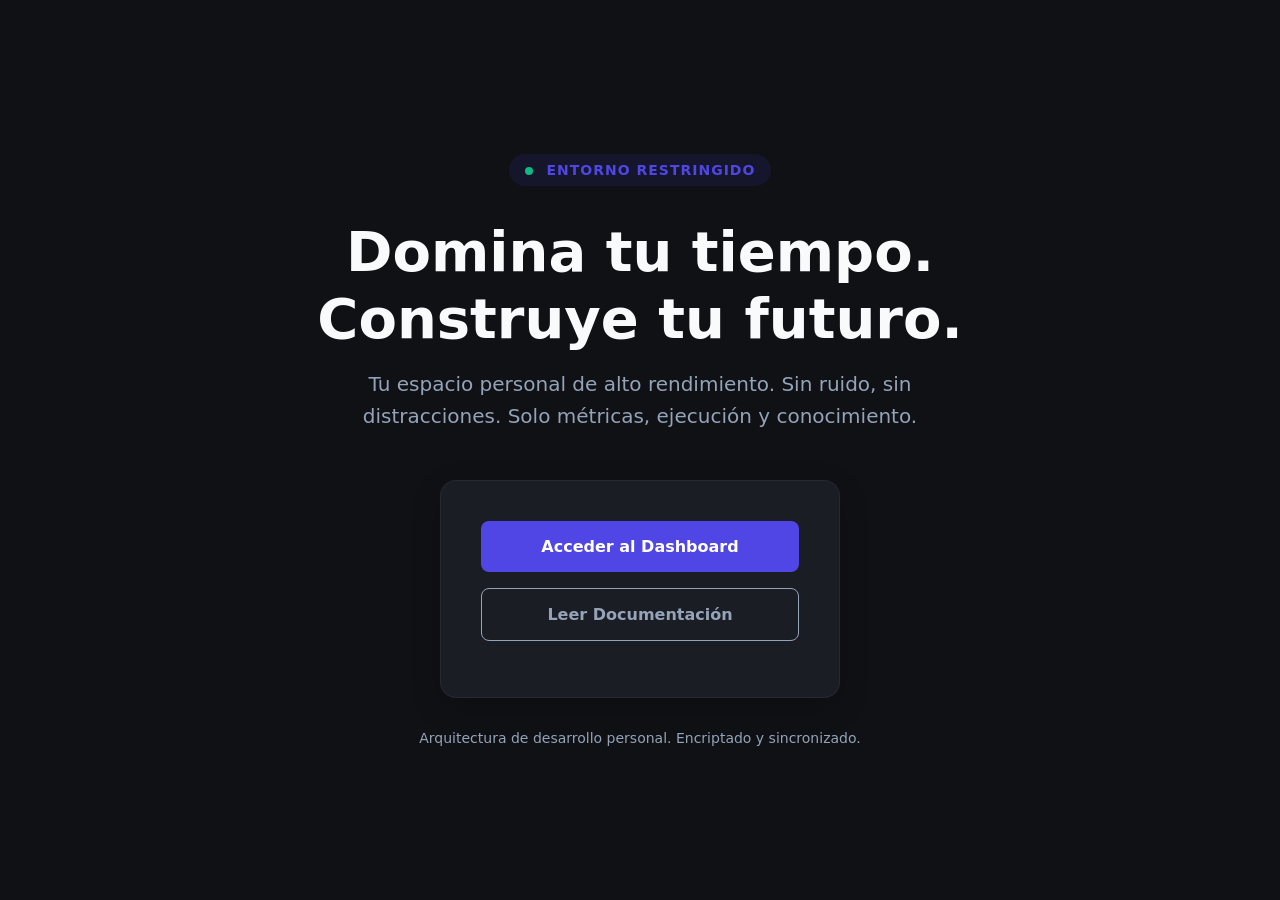
==== index.html @ e63b929d "First commit: Landing page" ====
<!DOCTYPE html>
<html lang="es">
<head>
    <meta charset="UTF-8">
    <meta name="viewport" content="width=device-width, initial-scale=1.0">
    <title>Nexus | Sistema de Alto Rendimiento</title>
    <style>
        :root {
            --bg-color: #0f1115;
            --surface-color: #1a1d24;
            --primary-color: #4f46e5;
            --primary-hover: #4338ca;
            --text-main: #f8fafc;
            --text-muted: #94a3b8;
            --accent: #10b981;
        }

        * {
            margin: 0;
            padding: 0;
            box-sizing: border-box;
            font-family: 'Segoe UI', system-ui, -apple-system, sans-serif;
        }

        body {
            background-color: var(--bg-color);
            color: var(--text-main);
            display: flex;
            flex-direction: column;
            align-items: center;
            justify-content: center;
            min-height: 100vh;
            padding: 2rem;
        }

        .container {
            max-width: 800px;
            width: 100%;
            text-align: center;
        }

        .brand-badge {
            display: inline-block;
            background: rgba(79, 70, 229, 0.1);
            color: var(--primary-color);
            padding: 0.5rem 1rem;
            border-radius: 20px;
            font-size: 0.875rem;
            font-weight: 600;
            letter-spacing: 1px;
            margin-bottom: 2rem;
            text-transform: uppercase;
        }

        h1 {
            font-size: 3.5rem;
            font-weight: 700;
            margin-bottom: 1rem;
            line-height: 1.2;
        }

        p.subtitle {
            font-size: 1.25rem;
            color: var(--text-muted);
            margin-bottom: 3rem;
            max-width: 600px;
            margin-left: auto;
            margin-right: auto;
            line-height: 1.6;
        }

        .action-card {
            background-color: var(--surface-color);
            padding: 2.5rem;
            border-radius: 16px;
            box-shadow: 0 10px 30px rgba(0,0,0,0.2);
            max-width: 400px;
            margin: 0 auto;
            border: 1px solid rgba(255,255,255,0.05);
        }

        .btn {
            display: block;
            width: 100%;
            padding: 1rem;
            background-color: var(--primary-color);
            color: white;
            border: none;
            border-radius: 8px;
            font-size: 1rem;
            font-weight: 600;
            cursor: pointer;
            transition: background-color 0.2s ease;
            text-decoration: none;
            margin-bottom: 1rem;
        }

        .btn:hover {
            background-color: var(--primary-hover);
        }

        .btn-outline {
            background-color: transparent;
            border: 1px solid var(--text-muted);
            color: var(--text-muted);
        }

        .btn-outline:hover {
            border-color: var(--text-main);
            color: var(--text-main);
            background-color: transparent;
        }

        .status-dot {
            display: inline-block;
            width: 8px;
            height: 8px;
            background-color: var(--accent);
            border-radius: 50%;
            margin-right: 8px;
        }

        .footer-note {
            margin-top: 2rem;
            font-size: 0.875rem;
            color: var(--text-muted);
        }
    </style>
</head>
<body>

    <div class="container">
        <div class="brand-badge">
            <span class="status-dot"></span> Entorno Restringido
        </div>
        
        <h1>Domina tu tiempo.<br>Construye tu futuro.</h1>
        <p class="subtitle">Tu espacio personal de alto rendimiento. Sin ruido, sin distracciones. Solo métricas, ejecución y conocimiento.</p>

        <div class="action-card">
            <!-- Próximo paso: Aquí integraremos el Login de Supabase/Firebase -->
            <button class="btn" onclick="iniciarSesion()">Acceder al Dashboard</button>
            <button class="btn btn-outline" onclick="verDocumentacion()">Leer Documentación</button>
        </div>

        <div class="footer-note">
            Arquitectura de desarrollo personal. Encriptado y sincronizado.
        </div>
    </div>

    <script>
        // Lógica inicial para preparar las siguientes fases
        function iniciarSesion() {
            alert("Fase 2: Aquí conectaremos la API de autenticación para validar tu acceso seguro.");
        }

        function verDocumentacion() {
            alert("Aquí podrás agregar tus notas técnicas, resúmenes y el 'Diario de Síntesis'.");
        }
    </script>
</body>
</html>
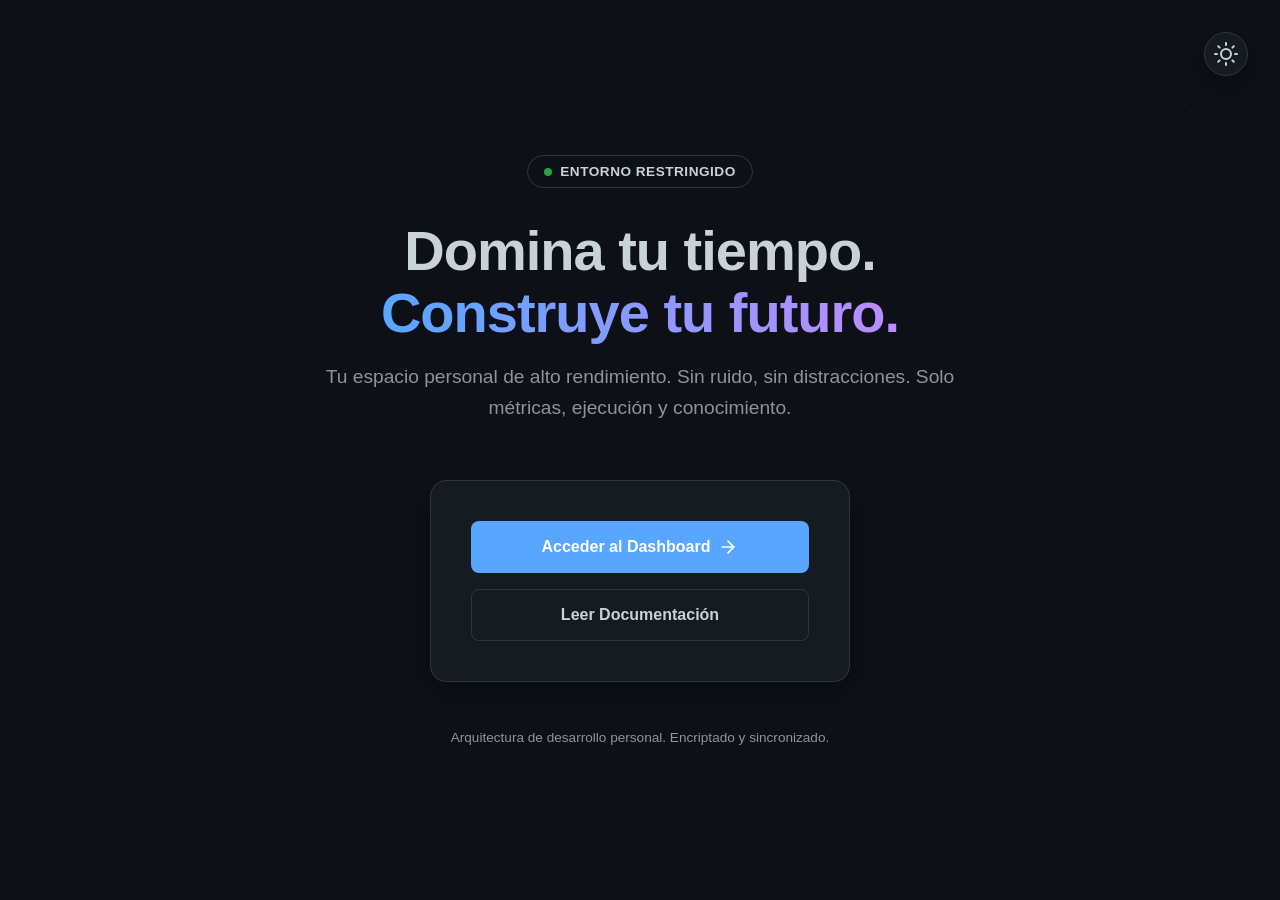
==== commit 71bf20ca: "Third Commit - Login" ====
--- a/index.html
+++ b/index.html
@@ -4,143 +4,32 @@
     <meta charset="UTF-8">
     <meta name="viewport" content="width=device-width, initial-scale=1.0">
     <title>Nexus | Sistema de Alto Rendimiento</title>
-    <style>
-        :root {
-            --bg-color: #0f1115;
-            --surface-color: #1a1d24;
-            --primary-color: #4f46e5;
-            --primary-hover: #4338ca;
-            --text-main: #f8fafc;
-            --text-muted: #94a3b8;
-            --accent: #10b981;
-        }
-
-        * {
-            margin: 0;
-            padding: 0;
-            box-sizing: border-box;
-            font-family: 'Segoe UI', system-ui, -apple-system, sans-serif;
-        }
-
-        body {
-            background-color: var(--bg-color);
-            color: var(--text-main);
-            display: flex;
-            flex-direction: column;
-            align-items: center;
-            justify-content: center;
-            min-height: 100vh;
-            padding: 2rem;
-        }
-
-        .container {
-            max-width: 800px;
-            width: 100%;
-            text-align: center;
-        }
-
-        .brand-badge {
-            display: inline-block;
-            background: rgba(79, 70, 229, 0.1);
-            color: var(--primary-color);
-            padding: 0.5rem 1rem;
-            border-radius: 20px;
-            font-size: 0.875rem;
-            font-weight: 600;
-            letter-spacing: 1px;
-            margin-bottom: 2rem;
-            text-transform: uppercase;
-        }
-
-        h1 {
-            font-size: 3.5rem;
-            font-weight: 700;
-            margin-bottom: 1rem;
-            line-height: 1.2;
-        }
-
-        p.subtitle {
-            font-size: 1.25rem;
-            color: var(--text-muted);
-            margin-bottom: 3rem;
-            max-width: 600px;
-            margin-left: auto;
-            margin-right: auto;
-            line-height: 1.6;
-        }
-
-        .action-card {
-            background-color: var(--surface-color);
-            padding: 2.5rem;
-            border-radius: 16px;
-            box-shadow: 0 10px 30px rgba(0,0,0,0.2);
-            max-width: 400px;
-            margin: 0 auto;
-            border: 1px solid rgba(255,255,255,0.05);
-        }
-
-        .btn {
-            display: block;
-            width: 100%;
-            padding: 1rem;
-            background-color: var(--primary-color);
-            color: white;
-            border: none;
-            border-radius: 8px;
-            font-size: 1rem;
-            font-weight: 600;
-            cursor: pointer;
-            transition: background-color 0.2s ease;
-            text-decoration: none;
-            margin-bottom: 1rem;
-        }
-
-        .btn:hover {
-            background-color: var(--primary-hover);
-        }
-
-        .btn-outline {
-            background-color: transparent;
-            border: 1px solid var(--text-muted);
-            color: var(--text-muted);
-        }
-
-        .btn-outline:hover {
-            border-color: var(--text-main);
-            color: var(--text-main);
-            background-color: transparent;
-        }
-
-        .status-dot {
-            display: inline-block;
-            width: 8px;
-            height: 8px;
-            background-color: var(--accent);
-            border-radius: 50%;
-            margin-right: 8px;
-        }
-
-        .footer-note {
-            margin-top: 2rem;
-            font-size: 0.875rem;
-            color: var(--text-muted);
-        }
-    </style>
+    <!-- Enlace al archivo CSS separado -->
+    <link rel="stylesheet" href="src/css/style.css">
 </head>
 <body>
+    <!-- Botón flotante para cambiar de tema -->
+    <button class="theme-toggle" id="themeToggle" aria-label="Cambiar tema">
+        <svg id="moonIcon" xmlns="http://www.w3.org/2000/svg" width="24" height="24" viewBox="0 0 24 24" fill="none" stroke="currentColor" stroke-width="2" stroke-linecap="round" stroke-linejoin="round" style="display: none;"><path d="M21 12.79A9 9 0 1 1 11.21 3 7 7 0 0 0 21 12.79z"></path></svg>
+        <svg id="sunIcon" xmlns="http://www.w3.org/2000/svg" width="24" height="24" viewBox="0 0 24 24" fill="none" stroke="currentColor" stroke-width="2" stroke-linecap="round" stroke-linejoin="round"><circle cx="12" cy="12" r="5"></circle><line x1="12" y1="1" x2="12" y2="3"></line><line x1="12" y1="21" x2="12" y2="23"></line><line x1="4.22" y1="4.22" x2="5.64" y2="5.64"></line><line x1="18.36" y1="18.36" x2="19.78" y2="19.78"></line><line x1="1" y1="12" x2="3" y2="12"></line><line x1="21" y1="12" x2="23" y2="12"></line><line x1="4.22" y1="19.78" x2="5.64" y2="18.36"></line><line x1="18.36" y1="5.64" x2="19.78" y2="4.22"></line></svg>
+    </button>
 
-    <div class="container">
+    <div class="container fade-in">
         <div class="brand-badge">
-            <span class="status-dot"></span> Entorno Restringido
+            <span class="status-dot pulse"></span> Entorno Restringido
         </div>
         
-        <h1>Domina tu tiempo.<br>Construye tu futuro.</h1>
+        <h1 class="hero-title">Domina tu tiempo.<br><span class="gradient-text">Construye tu futuro.</span></h1>
         <p class="subtitle">Tu espacio personal de alto rendimiento. Sin ruido, sin distracciones. Solo métricas, ejecución y conocimiento.</p>
 
         <div class="action-card">
-            <!-- Próximo paso: Aquí integraremos el Login de Supabase/Firebase -->
-            <button class="btn" onclick="iniciarSesion()">Acceder al Dashboard</button>
-            <button class="btn btn-outline" onclick="verDocumentacion()">Leer Documentación</button>
+            <button class="btn btn-primary" onclick="window.location.href='src/views/login.html'">
+                <span>Acceder al Dashboard</span>
+                <svg xmlns="http://www.w3.org/2000/svg" width="20" height="20" viewBox="0 0 24 24" fill="none" stroke="currentColor" stroke-width="2" stroke-linecap="round" stroke-linejoin="round"><line x1="5" y1="12" x2="19" y2="12"></line><polyline points="12 5 19 12 12 19"></polyline></svg>
+            </button>
+            <button class="btn btn-outline" onclick="verDocumentacion()">
+                Leer Documentación
+            </button>
         </div>
 
         <div class="footer-note">
@@ -148,11 +37,45 @@
         </div>
     </div>
 
+    <!-- Script movido a un archivo separado, pero por ahora lo dejamos aquí para la funcionalidad del tema -->
     <script>
-        // Lógica inicial para preparar las siguientes fases
-        function iniciarSesion() {
-            alert("Fase 2: Aquí conectaremos la API de autenticación para validar tu acceso seguro.");
+        // Lógica del Tema (Dark/Light)
+        const themeToggle = document.getElementById('themeToggle');
+        const sunIcon = document.getElementById('sunIcon');
+        const moonIcon = document.getElementById('moonIcon');
+        const body = document.body;
+
+        // Comprobar preferencia guardada o del sistema
+        const currentTheme = localStorage.getItem('theme');
+        const prefersDarkScheme = window.matchMedia("(prefers-color-scheme: dark)");
+
+        // Establecer el tema inicial
+        if (currentTheme == "light") {
+            body.classList.add("light-mode");
+            sunIcon.style.display = "none";
+            moonIcon.style.display = "block";
+        } else if (currentTheme == "dark" || prefersDarkScheme.matches) {
+            // Dark mode es por defecto si no hay nada guardado
+            sunIcon.style.display = "block";
+            moonIcon.style.display = "none";
         }
+
+        // Cambiar tema al hacer clic
+        themeToggle.addEventListener("click", function() {
+            body.classList.toggle("light-mode");
+            
+            let theme = "dark";
+            if (body.classList.contains("light-mode")) {
+                theme = "light";
+                sunIcon.style.display = "none";
+                moonIcon.style.display = "block";
+            } else {
+                sunIcon.style.display = "block";
+                moonIcon.style.display = "none";
+            }
+            
+            localStorage.setItem("theme", theme);
+        });
 
         function verDocumentacion() {
             alert("Aquí podrás agregar tus notas técnicas, resúmenes y el 'Diario de Síntesis'.");
--- a/src/css/style.css
+++ b/src/css/style.css
@@ -0,0 +1,228 @@
+/* --- VARIABLES DEL SISTEMA (Tema Oscuro por defecto) --- */
+:root {
+    --bg-color: #0d1117;          /* Fondo muy oscuro estilo GitHub */
+    --surface-color: #161b22;     /* Tarjetas ligeramente más claras */
+    --primary-color: #58a6ff;     /* Azul tecnológico */
+    --primary-hover: #3182ce;
+    --text-main: #c9d1d9;         /* Texto gris claro */
+    --text-muted: #8b949e;
+    --accent: #2ea043;            /* Verde de estado/éxito */
+    --border-color: #30363d;
+    --shadow: 0 10px 30px rgba(0,0,0,0.4);
+    --gradient-start: #58a6ff;
+    --gradient-end: #bc8cff;
+}
+
+/* --- TEMA CLARO --- */
+body.light-mode {
+    --bg-color: #f6f8fa;
+    --surface-color: #ffffff;
+    --primary-color: #0969da;
+    --primary-hover: #0550ae;
+    --text-main: #24292f;
+    --text-muted: #57606a;
+    --accent: #2da44e;
+    --border-color: #d0d7de;
+    --shadow: 0 10px 30px rgba(0,0,0,0.08);
+    --gradient-start: #0969da;
+    --gradient-end: #8250df;
+}
+
+/* --- RESET Y ESTILOS BASE --- */
+* {
+    margin: 0;
+    padding: 0;
+    box-sizing: border-box;
+    font-family: -apple-system, BlinkMacSystemFont, 'Segoe UI', Helvetica, Arial, sans-serif;
+    transition: background-color 0.3s ease, color 0.3s ease, border-color 0.3s ease;
+}
+
+body {
+    background-color: var(--bg-color);
+    color: var(--text-main);
+    display: flex;
+    flex-direction: column;
+    align-items: center;
+    justify-content: center;
+    min-height: 100vh;
+    padding: 2rem;
+    position: relative;
+    overflow-x: hidden;
+}
+
+/* Patrón de fondo sutil para dar textura tecnológica */
+body::before {
+    content: '';
+    position: absolute;
+    top: 0; left: 0; right: 0; bottom: 0;
+    background-image: radial-gradient(var(--border-color) 1px, transparent 1px);
+    background-size: 30px 30px;
+    opacity: 0.15;
+    z-index: -1;
+    pointer-events: none;
+}
+
+/* --- COMPONENTES --- */
+.container {
+    max-width: 800px;
+    width: 100%;
+    text-align: center;
+    z-index: 1;
+}
+
+/* Insignia superior */
+.brand-badge {
+    display: inline-flex;
+    align-items: center;
+    background: transparent;
+    color: var(--text-main);
+    padding: 0.5rem 1rem;
+    border: 1px solid var(--border-color);
+    border-radius: 20px;
+    font-size: 0.85rem;
+    font-weight: 600;
+    letter-spacing: 0.5px;
+    margin-bottom: 2rem;
+    text-transform: uppercase;
+}
+
+.status-dot {
+    display: inline-block;
+    width: 8px;
+    height: 8px;
+    background-color: var(--accent);
+    border-radius: 50%;
+    margin-right: 8px;
+}
+
+/* Animación sutil de "En línea" */
+.pulse {
+    box-shadow: 0 0 0 0 rgba(46, 160, 67, 0.7);
+    animation: pulse 2s infinite;
+}
+
+@keyframes pulse {
+    0% { transform: scale(0.95); box-shadow: 0 0 0 0 rgba(46, 160, 67, 0.7); }
+    70% { transform: scale(1); box-shadow: 0 0 0 6px rgba(46, 160, 67, 0); }
+    100% { transform: scale(0.95); box-shadow: 0 0 0 0 rgba(46, 160, 67, 0); }
+}
+
+/* Tipografía */
+.hero-title {
+    font-size: 3.5rem;
+    font-weight: 800;
+    margin-bottom: 1.2rem;
+    line-height: 1.1;
+    letter-spacing: -1px;
+}
+
+.gradient-text {
+    background: linear-gradient(90deg, var(--gradient-start), var(--gradient-end));
+    -webkit-background-clip: text;
+    -webkit-text-fill-color: transparent;
+    background-clip: text;
+}
+
+p.subtitle {
+    font-size: 1.2rem;
+    color: var(--text-muted);
+    margin-bottom: 3.5rem;
+    max-width: 650px;
+    margin-left: auto;
+    margin-right: auto;
+    line-height: 1.6;
+}
+
+/* Tarjeta principal */
+.action-card {
+    background-color: var(--surface-color);
+    padding: 2.5rem;
+    border-radius: 16px;
+    box-shadow: var(--shadow);
+    max-width: 420px;
+    margin: 0 auto;
+    border: 1px solid var(--border-color);
+    display: flex;
+    flex-direction: column;
+    gap: 1rem;
+}
+
+/* Botones */
+.btn {
+    display: flex;
+    justify-content: center;
+    align-items: center;
+    gap: 0.5rem;
+    width: 100%;
+    padding: 1rem 1.5rem;
+    border-radius: 8px;
+    font-size: 1rem;
+    font-weight: 600;
+    cursor: pointer;
+    transition: all 0.2s ease;
+    text-decoration: none;
+}
+
+.btn-primary {
+    background-color: var(--primary-color);
+    color: #ffffff;
+    border: none;
+}
+
+.btn-primary:hover {
+    background-color: var(--primary-hover);
+    transform: translateY(-2px);
+    box-shadow: 0 4px 12px rgba(88, 166, 255, 0.3);
+}
+
+.btn-outline {
+    background-color: transparent;
+    border: 1px solid var(--border-color);
+    color: var(--text-main);
+}
+
+.btn-outline:hover {
+    border-color: var(--text-main);
+    background-color: rgba(139, 148, 158, 0.1);
+}
+
+.footer-note {
+    margin-top: 3rem;
+    font-size: 0.85rem;
+    color: var(--text-muted);
+}
+
+/* Botón Dark/Light Mode Flotante */
+.theme-toggle {
+    position: absolute;
+    top: 2rem;
+    right: 2rem;
+    background: var(--surface-color);
+    border: 1px solid var(--border-color);
+    color: var(--text-main);
+    width: 44px;
+    height: 44px;
+    border-radius: 50%;
+    display: flex;
+    align-items: center;
+    justify-content: center;
+    cursor: pointer;
+    box-shadow: var(--shadow);
+    z-index: 10;
+    transition: transform 0.2s ease;
+}
+
+.theme-toggle:hover {
+    transform: scale(1.1);
+}
+
+/* Animación de entrada */
+.fade-in {
+    animation: fadeIn 0.8s ease-out forwards;
+    opacity: 0;
+    transform: translateY(20px);
+}
+
+@keyframes fadeIn {
+    to { opacity: 1; transform: translateY(0); }
+}
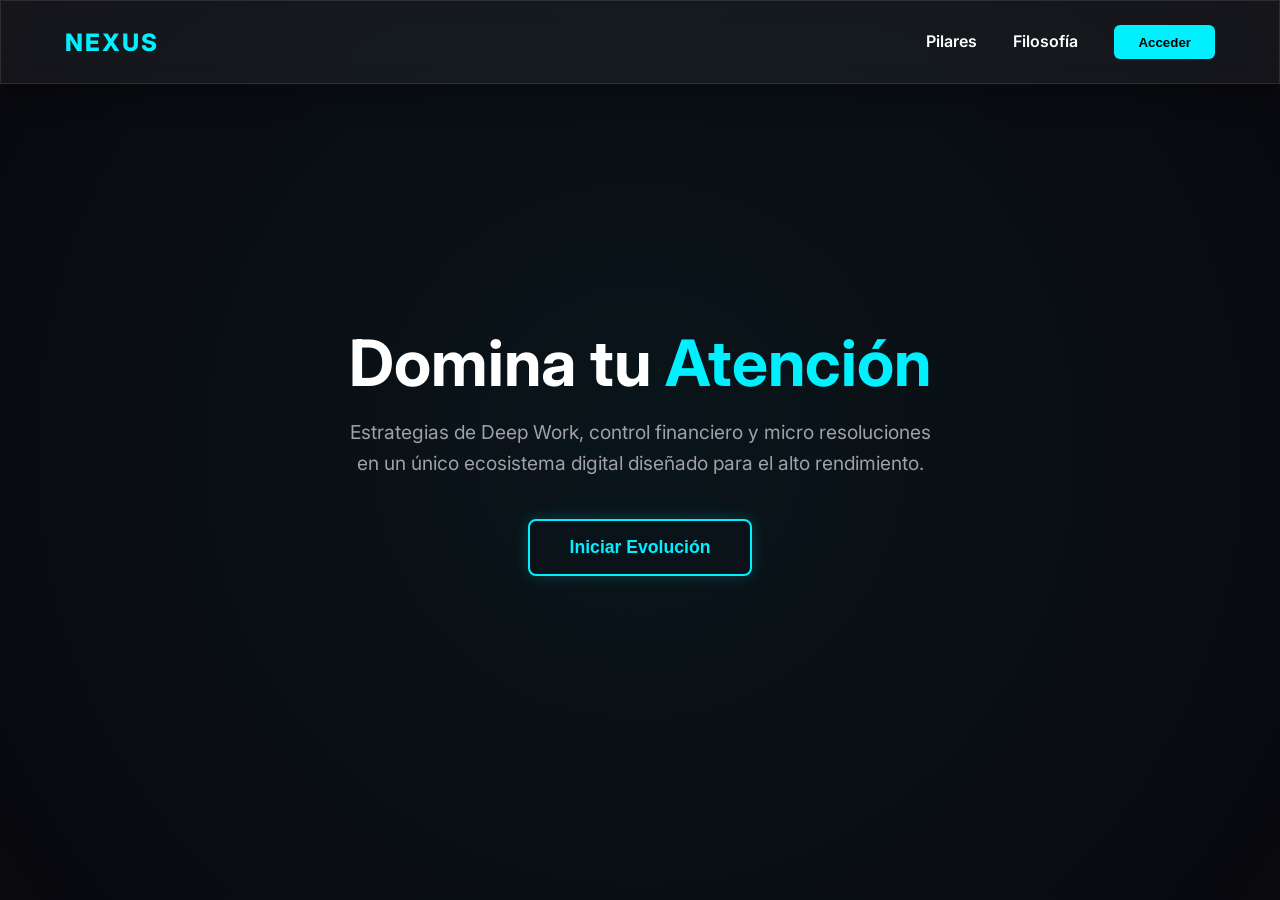
==== commit ed0dc49c: "7th Commit - Index" ====
--- a/index.html
+++ b/index.html
@@ -4,82 +4,60 @@
     <meta charset="UTF-8">
     <meta name="viewport" content="width=device-width, initial-scale=1.0">
     <title>Nexus | Sistema de Alto Rendimiento</title>
-    <!-- Enlace al archivo CSS separado -->
+    <!-- Enlace al CSS según tu estructura -->
     <link rel="stylesheet" href="src/css/style.css">
+    <!-- Tipografía moderna -->
+    <link href="https://fonts.googleapis.com/css2?family=Inter:wght@300;400;600;800&display=swap" rel="stylesheet">
 </head>
 <body>
-    <!-- Botón flotante para cambiar de tema -->
-    <button class="theme-toggle" id="themeToggle" aria-label="Cambiar tema">
-        <svg id="moonIcon" xmlns="http://www.w3.org/2000/svg" width="24" height="24" viewBox="0 0 24 24" fill="none" stroke="currentColor" stroke-width="2" stroke-linecap="round" stroke-linejoin="round" style="display: none;"><path d="M21 12.79A9 9 0 1 1 11.21 3 7 7 0 0 0 21 12.79z"></path></svg>
-        <svg id="sunIcon" xmlns="http://www.w3.org/2000/svg" width="24" height="24" viewBox="0 0 24 24" fill="none" stroke="currentColor" stroke-width="2" stroke-linecap="round" stroke-linejoin="round"><circle cx="12" cy="12" r="5"></circle><line x1="12" y1="1" x2="12" y2="3"></line><line x1="12" y1="21" x2="12" y2="23"></line><line x1="4.22" y1="4.22" x2="5.64" y2="5.64"></line><line x1="18.36" y1="18.36" x2="19.78" y2="19.78"></line><line x1="1" y1="12" x2="3" y2="12"></line><line x1="21" y1="12" x2="23" y2="12"></line><line x1="4.22" y1="19.78" x2="5.64" y2="18.36"></line><line x1="18.36" y1="5.64" x2="19.78" y2="4.22"></line></svg>
-    </button>
+    <!-- Fondo Animado -->
+    <div class="animated-background"></div>
 
-    <div class="container fade-in">
-        <div class="brand-badge">
-            <span class="status-dot pulse"></span> Entorno Restringido
+    <!-- Navegación -->
+    <header class="navbar glass">
+        <div class="logo">NEXUS</div>
+        <nav>
+            <a href="#features">Pilares</a>
+            <a href="#about">Filosofía</a>
+            <button id="btnLogin" class="btn-primary">Acceder</button>
+        </nav>
+    </header>
+
+    <!-- Hero Section -->
+    <main class="hero">
+        <div class="hero-content fade-in">
+            <h1>Domina tu <span>Atención</span></h1>
+            <p>Estrategias de Deep Work, control financiero y micro resoluciones en un único ecosistema digital diseñado para el alto rendimiento.</p>
+            <button id="btnStart" class="btn-glow">Iniciar Evolución</button>
         </div>
-        
-        <h1 class="hero-title">Domina tu tiempo.<br><span class="gradient-text">Construye tu futuro.</span></h1>
-        <p class="subtitle">Tu espacio personal de alto rendimiento. Sin ruido, sin distracciones. Solo métricas, ejecución y conocimiento.</p>
+    </main>
 
-        <div class="action-card">
-            <button class="btn btn-primary" onclick="window.location.href='src/views/login.html'">
-                <span>Acceder al Dashboard</span>
-                <svg xmlns="http://www.w3.org/2000/svg" width="20" height="20" viewBox="0 0 24 24" fill="none" stroke="currentColor" stroke-width="2" stroke-linecap="round" stroke-linejoin="round"><line x1="5" y1="12" x2="19" y2="12"></line><polyline points="12 5 19 12 12 19"></polyline></svg>
-            </button>
-            <button class="btn btn-outline" onclick="verDocumentacion()">
-                Leer Documentación
-            </button>
-        </div>
-
-        <div class="footer-note">
-            Arquitectura de desarrollo personal. Encriptado y sincronizado.
+    <!-- Modal de Login (Ventana Flotante) -->
+    <div id="loginModal" class="modal-overlay hidden">
+        <div class="modal-content glass fade-in-up">
+            <button id="closeModal" class="close-btn">&times;</button>
+            <h2>Bienvenido a Nexus</h2>
+            <p class="subtitle">Ingresa a tu entorno de trabajo</p>
+            
+            <form id="loginForm">
+                <div class="input-group">
+                    <label for="email">Correo Electrónico</label>
+                    <input type="email" id="email" placeholder="usuario@ejemplo.com" required>
+                </div>
+                <div class="input-group">
+                    <label for="password">Contraseña</label>
+                    <input type="password" id="password" placeholder="••••••••" required>
+                </div>
+                <button type="submit" class="btn-primary full-width">Desbloquear Sesión</button>
+            </form>
+            <div class="modal-footer">
+                <a href="#">¿Olvidaste tu contraseña?</a>
+            </div>
         </div>
     </div>
 
-    <!-- Script movido a un archivo separado, pero por ahora lo dejamos aquí para la funcionalidad del tema -->
-    <script>
-        // Lógica del Tema (Dark/Light)
-        const themeToggle = document.getElementById('themeToggle');
-        const sunIcon = document.getElementById('sunIcon');
-        const moonIcon = document.getElementById('moonIcon');
-        const body = document.body;
-
-        // Comprobar preferencia guardada o del sistema
-        const currentTheme = localStorage.getItem('theme');
-        const prefersDarkScheme = window.matchMedia("(prefers-color-scheme: dark)");
-
-        // Establecer el tema inicial
-        if (currentTheme == "light") {
-            body.classList.add("light-mode");
-            sunIcon.style.display = "none";
-            moonIcon.style.display = "block";
-        } else if (currentTheme == "dark" || prefersDarkScheme.matches) {
-            // Dark mode es por defecto si no hay nada guardado
-            sunIcon.style.display = "block";
-            moonIcon.style.display = "none";
-        }
-
-        // Cambiar tema al hacer clic
-        themeToggle.addEventListener("click", function() {
-            body.classList.toggle("light-mode");
-            
-            let theme = "dark";
-            if (body.classList.contains("light-mode")) {
-                theme = "light";
-                sunIcon.style.display = "none";
-                moonIcon.style.display = "block";
-            } else {
-                sunIcon.style.display = "block";
-                moonIcon.style.display = "none";
-            }
-            
-            localStorage.setItem("theme", theme);
-        });
-
-        function verDocumentacion() {
-            alert("Aquí podrás agregar tus notas técnicas, resúmenes y el 'Diario de Síntesis'.");
-        }
-    </script>
+    <!-- Scripts según tu estructura -->
+    <script src="src/js/main.js"></script>
+    <script src="src/js/auth.js"></script>
 </body>
 </html>
--- a/src/css/style.css
+++ b/src/css/style.css
@@ -1,228 +1,285 @@
-/* --- VARIABLES DEL SISTEMA (Tema Oscuro por defecto) --- */
+/* =========================================
+   VARIABLES GLOBALES
+   ========================================= */
 :root {
-    --bg-color: #0d1117;          /* Fondo muy oscuro estilo GitHub */
-    --surface-color: #161b22;     /* Tarjetas ligeramente más claras */
-    --primary-color: #58a6ff;     /* Azul tecnológico */
-    --primary-hover: #3182ce;
-    --text-main: #c9d1d9;         /* Texto gris claro */
-    --text-muted: #8b949e;
-    --accent: #2ea043;            /* Verde de estado/éxito */
-    --border-color: #30363d;
-    --shadow: 0 10px 30px rgba(0,0,0,0.4);
-    --gradient-start: #58a6ff;
-    --gradient-end: #bc8cff;
-}
-
-/* --- TEMA CLARO --- */
-body.light-mode {
-    --bg-color: #f6f8fa;
-    --surface-color: #ffffff;
-    --primary-color: #0969da;
-    --primary-hover: #0550ae;
-    --text-main: #24292f;
-    --text-muted: #57606a;
-    --accent: #2da44e;
-    --border-color: #d0d7de;
-    --shadow: 0 10px 30px rgba(0,0,0,0.08);
-    --gradient-start: #0969da;
-    --gradient-end: #8250df;
-}
-
-/* --- RESET Y ESTILOS BASE --- */
+    --bg-color: #0a0a0f;
+    --text-main: #ffffff;
+    --text-muted: #a0a0ab;
+    --accent-color: #00f0ff;
+    --accent-hover: #00c3cc;
+    --glass-bg: rgba(255, 255, 255, 0.05);
+    --glass-border: rgba(255, 255, 255, 0.1);
+    --font-main: 'Inter', sans-serif;
+}
+
+/* =========================================
+   RESETEO Y BASE
+   ========================================= */
 * {
     margin: 0;
     padding: 0;
     box-sizing: border-box;
-    font-family: -apple-system, BlinkMacSystemFont, 'Segoe UI', Helvetica, Arial, sans-serif;
-    transition: background-color 0.3s ease, color 0.3s ease, border-color 0.3s ease;
 }
 
 body {
+    font-family: var(--font-main);
     background-color: var(--bg-color);
     color: var(--text-main);
+    overflow-x: hidden;
+    min-height: 100vh;
+}
+
+/* Fondo animado sutil */
+.animated-background {
+    position: fixed;
+    top: -50%;
+    left: -50%;
+    width: 200%;
+    height: 200%;
+    background: radial-gradient(circle at 50% 50%, rgba(0, 240, 255, 0.05) 0%, transparent 50%);
+    animation: pulse 15s infinite alternate;
+    z-index: -1;
+}
+
+@keyframes pulse {
+    0% { transform: scale(1); }
+    100% { transform: scale(1.2); }
+}
+
+/* =========================================
+   UTILIDADES GLASSMORPHISM
+   ========================================= */
+.glass {
+    background: var(--glass-bg);
+    backdrop-filter: blur(12px);
+    -webkit-backdrop-filter: blur(12px);
+    border: 1px solid var(--glass-border);
+    box-shadow: 0 8px 32px 0 rgba(0, 0, 0, 0.3);
+}
+
+/* =========================================
+   NAVEGACIÓN
+   ========================================= */
+.navbar {
+    position: fixed;
+    top: 0;
+    width: 100%;
     display: flex;
-    flex-direction: column;
+    justify-content: space-between;
     align-items: center;
-    justify-content: center;
-    min-height: 100vh;
-    padding: 2rem;
-    position: relative;
-    overflow-x: hidden;
-}
-
-/* Patrón de fondo sutil para dar textura tecnológica */
-body::before {
-    content: '';
-    position: absolute;
-    top: 0; left: 0; right: 0; bottom: 0;
-    background-image: radial-gradient(var(--border-color) 1px, transparent 1px);
-    background-size: 30px 30px;
-    opacity: 0.15;
-    z-index: -1;
-    pointer-events: none;
-}
-
-/* --- COMPONENTES --- */
-.container {
-    max-width: 800px;
-    width: 100%;
-    text-align: center;
-    z-index: 1;
-}
-
-/* Insignia superior */
-.brand-badge {
-    display: inline-flex;
-    align-items: center;
-    background: transparent;
+    padding: 1.5rem 5%;
+    z-index: 100;
+}
+
+.logo {
+    font-size: 1.5rem;
+    font-weight: 800;
+    letter-spacing: 2px;
+    color: var(--accent-color);
+}
+
+.navbar nav a {
     color: var(--text-main);
-    padding: 0.5rem 1rem;
-    border: 1px solid var(--border-color);
-    border-radius: 20px;
-    font-size: 0.85rem;
+    text-decoration: none;
+    margin-right: 2rem;
     font-weight: 600;
-    letter-spacing: 0.5px;
-    margin-bottom: 2rem;
-    text-transform: uppercase;
-}
-
-.status-dot {
-    display: inline-block;
-    width: 8px;
-    height: 8px;
-    background-color: var(--accent);
-    border-radius: 50%;
-    margin-right: 8px;
-}
-
-/* Animación sutil de "En línea" */
-.pulse {
-    box-shadow: 0 0 0 0 rgba(46, 160, 67, 0.7);
-    animation: pulse 2s infinite;
-}
-
-@keyframes pulse {
-    0% { transform: scale(0.95); box-shadow: 0 0 0 0 rgba(46, 160, 67, 0.7); }
-    70% { transform: scale(1); box-shadow: 0 0 0 6px rgba(46, 160, 67, 0); }
-    100% { transform: scale(0.95); box-shadow: 0 0 0 0 rgba(46, 160, 67, 0); }
-}
-
-/* Tipografía */
-.hero-title {
-    font-size: 3.5rem;
-    font-weight: 800;
-    margin-bottom: 1.2rem;
-    line-height: 1.1;
-    letter-spacing: -1px;
-}
-
-.gradient-text {
-    background: linear-gradient(90deg, var(--gradient-start), var(--gradient-end));
-    -webkit-background-clip: text;
-    -webkit-text-fill-color: transparent;
-    background-clip: text;
-}
-
-p.subtitle {
-    font-size: 1.2rem;
-    color: var(--text-muted);
-    margin-bottom: 3.5rem;
-    max-width: 650px;
-    margin-left: auto;
-    margin-right: auto;
-    line-height: 1.6;
-}
-
-/* Tarjeta principal */
-.action-card {
-    background-color: var(--surface-color);
-    padding: 2.5rem;
-    border-radius: 16px;
-    box-shadow: var(--shadow);
-    max-width: 420px;
-    margin: 0 auto;
-    border: 1px solid var(--border-color);
-    display: flex;
-    flex-direction: column;
-    gap: 1rem;
-}
-
-/* Botones */
-.btn {
-    display: flex;
-    justify-content: center;
-    align-items: center;
-    gap: 0.5rem;
-    width: 100%;
-    padding: 1rem 1.5rem;
-    border-radius: 8px;
-    font-size: 1rem;
+    transition: color 0.3s;
+}
+
+.navbar nav a:hover {
+    color: var(--accent-color);
+}
+
+/* =========================================
+   BOTONES
+   ========================================= */
+.btn-primary {
+    background: var(--accent-color);
+    color: #000;
+    border: none;
+    padding: 0.6rem 1.5rem;
+    border-radius: 6px;
     font-weight: 600;
     cursor: pointer;
-    transition: all 0.2s ease;
-    text-decoration: none;
-}
-
-.btn-primary {
-    background-color: var(--primary-color);
-    color: #ffffff;
-    border: none;
+    transition: all 0.3s ease;
 }
 
 .btn-primary:hover {
-    background-color: var(--primary-hover);
+    background: var(--accent-hover);
     transform: translateY(-2px);
-    box-shadow: 0 4px 12px rgba(88, 166, 255, 0.3);
-}
-
-.btn-outline {
-    background-color: transparent;
-    border: 1px solid var(--border-color);
-    color: var(--text-main);
-}
-
-.btn-outline:hover {
-    border-color: var(--text-main);
-    background-color: rgba(139, 148, 158, 0.1);
-}
-
-.footer-note {
-    margin-top: 3rem;
-    font-size: 0.85rem;
-    color: var(--text-muted);
-}
-
-/* Botón Dark/Light Mode Flotante */
-.theme-toggle {
-    position: absolute;
-    top: 2rem;
-    right: 2rem;
-    background: var(--surface-color);
-    border: 1px solid var(--border-color);
-    color: var(--text-main);
-    width: 44px;
-    height: 44px;
-    border-radius: 50%;
+}
+
+.btn-glow {
+    background: transparent;
+    color: var(--accent-color);
+    border: 2px solid var(--accent-color);
+    padding: 1rem 2.5rem;
+    font-size: 1.1rem;
+    border-radius: 8px;
+    cursor: pointer;
+    font-weight: 600;
+    box-shadow: 0 0 15px rgba(0, 240, 255, 0.2);
+    transition: all 0.3s ease;
+}
+
+.btn-glow:hover {
+    background: var(--accent-color);
+    color: #000;
+    box-shadow: 0 0 25px rgba(0, 240, 255, 0.5);
+}
+
+.full-width {
+    width: 100%;
+    padding: 1rem;
+    margin-top: 1rem;
+}
+
+/* =========================================
+   HERO SECTION
+   ========================================= */
+.hero {
+    height: 100vh;
     display: flex;
     align-items: center;
     justify-content: center;
+    text-align: center;
+    padding: 0 20px;
+}
+
+.hero-content h1 {
+    font-size: 4rem;
+    margin-bottom: 1rem;
+}
+
+.hero-content h1 span {
+    color: var(--accent-color);
+}
+
+.hero-content p {
+    font-size: 1.2rem;
+    color: var(--text-muted);
+    max-width: 600px;
+    margin: 0 auto 2.5rem auto;
+    line-height: 1.6;
+}
+
+/* =========================================
+   MODAL (VENTANA FLOTANTE)
+   ========================================= */
+.modal-overlay {
+    position: fixed;
+    top: 0;
+    left: 0;
+    width: 100%;
+    height: 100%;
+    background: rgba(0, 0, 0, 0.7);
+    display: flex;
+    align-items: center;
+    justify-content: center;
+    z-index: 999;
+    opacity: 1;
+    transition: opacity 0.3s ease, visibility 0.3s ease;
+}
+
+.modal-overlay.hidden {
+    opacity: 0;
+    visibility: hidden;
+    pointer-events: none;
+}
+
+.modal-content {
+    position: relative;
+    width: 100%;
+    max-width: 400px;
+    padding: 3rem 2rem;
+    border-radius: 16px;
+    text-align: center;
+}
+
+.close-btn {
+    position: absolute;
+    top: 15px;
+    right: 20px;
+    background: none;
+    border: none;
+    color: var(--text-muted);
+    font-size: 1.5rem;
     cursor: pointer;
-    box-shadow: var(--shadow);
-    z-index: 10;
-    transition: transform 0.2s ease;
-}
-
-.theme-toggle:hover {
-    transform: scale(1.1);
-}
-
-/* Animación de entrada */
+    transition: color 0.3s;
+}
+
+.close-btn:hover {
+    color: var(--accent-color);
+}
+
+.modal-content h2 {
+    margin-bottom: 0.5rem;
+}
+
+.modal-content .subtitle {
+    color: var(--text-muted);
+    margin-bottom: 2rem;
+    font-size: 0.9rem;
+}
+
+.input-group {
+    text-align: left;
+    margin-bottom: 1.5rem;
+}
+
+.input-group label {
+    display: block;
+    margin-bottom: 0.5rem;
+    font-size: 0.85rem;
+    color: var(--text-muted);
+}
+
+.input-group input {
+    width: 100%;
+    padding: 0.8rem;
+    background: rgba(0, 0, 0, 0.5);
+    border: 1px solid var(--glass-border);
+    border-radius: 6px;
+    color: var(--text-main);
+    outline: none;
+    transition: border-color 0.3s;
+}
+
+.input-group input:focus {
+    border-color: var(--accent-color);
+}
+
+.modal-footer {
+    margin-top: 1.5rem;
+    font-size: 0.85rem;
+}
+
+.modal-footer a {
+    color: var(--text-muted);
+    text-decoration: none;
+}
+
+.modal-footer a:hover {
+    color: var(--accent-color);
+}
+
+/* =========================================
+   ANIMACIONES
+   ========================================= */
 .fade-in {
-    animation: fadeIn 0.8s ease-out forwards;
-    opacity: 0;
-    transform: translateY(20px);
+    animation: fadeIn 1.2s ease forwards;
+}
+
+.fade-in-up {
+    animation: fadeInUp 0.5s ease forwards;
 }
 
 @keyframes fadeIn {
+    from { opacity: 0; }
+    to { opacity: 1; }
+}
+
+@keyframes fadeInUp {
+    from { opacity: 0; transform: translateY(20px); }
     to { opacity: 1; transform: translateY(0); }
 }
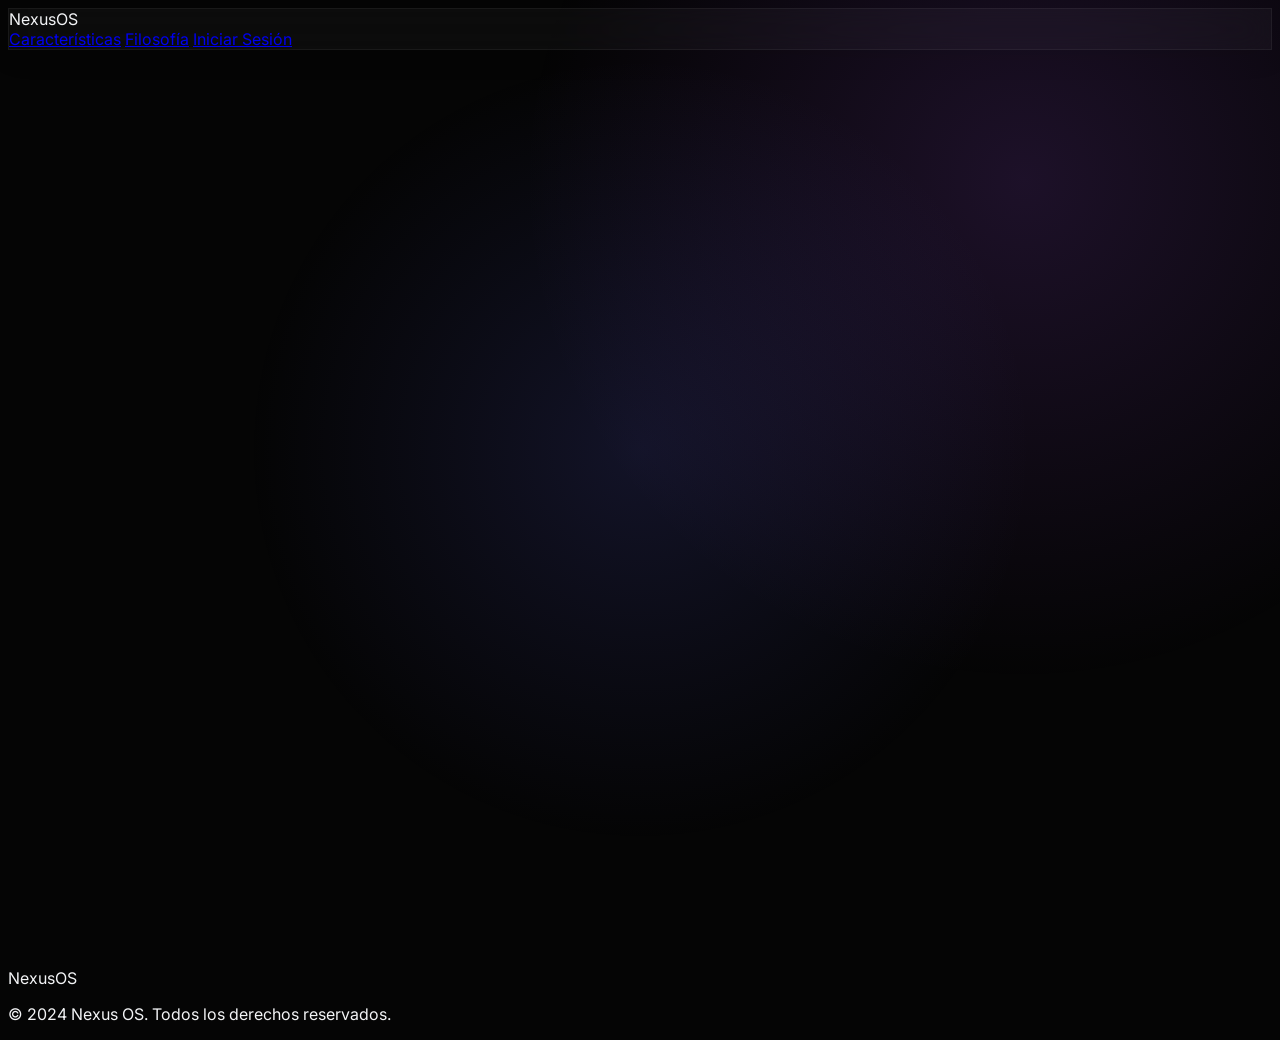
==== commit 76118faa: "7th Commit v2 - Index" ====
--- a/index.html
+++ b/index.html
@@ -3,61 +3,174 @@
 <head>
     <meta charset="UTF-8">
     <meta name="viewport" content="width=device-width, initial-scale=1.0">
-    <title>Nexus | Sistema de Alto Rendimiento</title>
-    <!-- Enlace al CSS según tu estructura -->
+    <title>Nexus OS | Domina tu Vida</title>
+    
+    <!-- Tailwind CSS -->
+    <script src="https://cdn.tailwindcss.com"></script>
+    
+    <!-- Phosphor Icons (Modern icons) -->
+    <script src="https://unpkg.com/@phosphor-icons/web"></script>
+    
+    <!-- Google Fonts: Inter -->
+    <link href="https://fonts.googleapis.com/css2?family=Inter:wght@300;400;500;600;700;800&display=swap" rel="stylesheet">
+
+    <!-- Estilos Globales -->
     <link rel="stylesheet" href="src/css/style.css">
-    <!-- Tipografía moderna -->
-    <link href="https://fonts.googleapis.com/css2?family=Inter:wght@300;400;600;800&display=swap" rel="stylesheet">
 </head>
-<body>
-    <!-- Fondo Animado -->
-    <div class="animated-background"></div>
+<body class="antialiased selection:bg-indigo-500 selection:text-white">
 
-    <!-- Navegación -->
-    <header class="navbar glass">
-        <div class="logo">NEXUS</div>
-        <nav>
-            <a href="#features">Pilares</a>
-            <a href="#about">Filosofía</a>
-            <button id="btnLogin" class="btn-primary">Acceder</button>
+    <!-- Global Background Effect -->
+    <div class="bg-glow"></div>
+
+    <!-- ========================================== -->
+    <!-- LANDING PAGE VIEW -->
+    <!-- ========================================== -->
+    <div id="landing-view" class="relative z-10 block transition-opacity duration-500">
+        
+        <nav class="fixed top-0 left-0 right-0 z-40 glass border-b-0 border-white/10 transition-all duration-300" id="navbar">
+            <div class="max-w-7xl mx-auto px-6 lg:px-8">
+                <div class="flex items-center justify-between h-20">
+                    <!-- Logo -->
+                    <div class="flex-shrink-0 flex items-center gap-2 cursor-pointer">
+                        <div class="w-8 h-8 rounded-lg bg-gradient-to-br from-indigo-500 to-purple-600 flex items-center justify-center shadow-lg shadow-indigo-500/20">
+                            <i class="ph-bold ph-infinity text-white text-xl"></i>
+                        </div>
+                        <span class="font-bold text-xl tracking-tight text-white">Nexus<span class="text-indigo-400">OS</span></span>
+                    </div>
+                    
+                    <!-- Right Menu -->
+                    <div class="flex items-center gap-6">
+                        <a href="#features" class="hidden md:block text-sm font-medium text-gray-400 hover:text-white transition-colors">Características</a>
+                        <a href="#about" class="hidden md:block text-sm font-medium text-gray-400 hover:text-white transition-colors">Filosofía</a>
+                        <a href="src/views/login.html" class="group relative px-6 py-2.5 text-sm font-semibold rounded-full overflow-hidden bg-white/5 border border-white/10 hover:bg-white/10 transition-all">
+                            <span class="relative z-10 flex items-center gap-2 text-white">
+                                <i class="ph ph-user-circle text-lg"></i>
+                                Iniciar Sesión
+                            </span>
+                            <div class="absolute inset-0 bg-gradient-to-r from-indigo-500 to-purple-600 opacity-0 group-hover:opacity-100 transition-opacity duration-300 z-0"></div>
+                        </a>
+                    </div>
+                </div>
+            </div>
         </nav>
-    </header>
 
-    <!-- Hero Section -->
-    <main class="hero">
-        <div class="hero-content fade-in">
-            <h1>Domina tu <span>Atención</span></h1>
-            <p>Estrategias de Deep Work, control financiero y micro resoluciones en un único ecosistema digital diseñado para el alto rendimiento.</p>
-            <button id="btnStart" class="btn-glow">Iniciar Evolución</button>
-        </div>
-    </main>
+        <main>
+            <!-- Hero Section -->
+            <section class="relative pt-32 pb-20 lg:pt-48 lg:pb-32 overflow-hidden flex flex-col items-center justify-center min-h-[90vh]">
+                <div class="max-w-7xl mx-auto px-6 lg:px-8 text-center">
+                    <div class="inline-flex items-center gap-2 px-3 py-1 rounded-full border border-indigo-500/30 bg-indigo-500/10 text-indigo-300 text-xs font-medium mb-8 fade-in-section">
+                        <span class="w-2 h-2 rounded-full bg-indigo-500 animate-pulse"></span>
+                        Sistema de Gestión Vital v2.0
+                    </div>
+                    <h1 class="text-5xl md:text-7xl font-extrabold tracking-tight mb-6 fade-in-section" style="transition-delay: 100ms;">
+                        <span class="text-transparent bg-clip-text bg-gradient-to-r from-white to-gray-400">Domina tu tiempo.</span><br>
+                        <span class="text-transparent bg-clip-text bg-gradient-to-r from-indigo-400 via-purple-400 to-pink-400">Diseña tu vida.</span>
+                    </h1>
+                    <p class="mt-6 text-lg md:text-xl text-gray-400 max-w-2xl mx-auto fade-in-section" style="transition-delay: 200ms;">
+                        Nexus OS es el entorno definitivo que unifica Deep Work, micro resoluciones, control financiero y desarrollo personal en un solo ecosistema sin distracciones.
+                    </p>
+                    <div class="mt-10 flex flex-col sm:flex-row gap-4 justify-center fade-in-section" style="transition-delay: 300ms;">
+                        <a href="src/views/login.html" class="px-8 py-4 rounded-xl bg-white text-black font-bold hover:bg-gray-200 transition-colors shadow-[0_0_40px_rgba(255,255,255,0.2)] flex items-center justify-center gap-2">
+                            Comenzar ahora <i class="ph-bold ph-arrow-right"></i>
+                        </a>
+                        <a href="#features" class="px-8 py-4 rounded-xl glass text-white font-medium hover:bg-white/5 transition-colors flex items-center justify-center">
+                            Explorar sistema
+                        </a>
+                    </div>
+                </div>
+                
+                <!-- Decorative mockup preview -->
+                <div class="mt-20 max-w-5xl mx-auto relative px-6 fade-in-section" style="transition-delay: 400ms;">
+                    <div class="rounded-2xl glass p-2 border border-white/10 shadow-2xl relative overflow-hidden group">
+                        <div class="absolute inset-0 bg-gradient-to-t from-[#050505] via-transparent to-transparent z-10 top-1/2"></div>
+                        <img src="https://images.unsplash.com/photo-1551288049-bebda4e38f71?q=80&w=2070&auto=format&fit=crop" alt="Dashboard Preview" class="rounded-xl w-full object-cover h-[400px] opacity-40 group-hover:opacity-60 transition-opacity duration-700 grayscale mix-blend-luminosity">
+                    </div>
+                </div>
+            </section>
 
-    <!-- Modal de Login (Ventana Flotante) -->
-    <div id="loginModal" class="modal-overlay hidden">
-        <div class="modal-content glass fade-in-up">
-            <button id="closeModal" class="close-btn">&times;</button>
-            <h2>Bienvenido a Nexus</h2>
-            <p class="subtitle">Ingresa a tu entorno de trabajo</p>
-            
-            <form id="loginForm">
-                <div class="input-group">
-                    <label for="email">Correo Electrónico</label>
-                    <input type="email" id="email" placeholder="usuario@ejemplo.com" required>
+            <!-- Features Section -->
+            <section id="features" class="py-24 relative z-10">
+                <div class="max-w-7xl mx-auto px-6 lg:px-8">
+                    <div class="text-center max-w-3xl mx-auto mb-16 fade-in-section">
+                        <h2 class="text-3xl md:text-4xl font-bold text-white mb-4">Un ecosistema integral</h2>
+                        <p class="text-gray-400">Olvídate de usar 5 aplicaciones diferentes. Hemos unificado las metodologías de productividad más efectivas en un solo lugar.</p>
+                    </div>
+
+                    <div class="grid grid-cols-1 md:grid-cols-2 gap-6 lg:gap-8">
+                        
+                        <!-- Feature 1: Deep Work -->
+                        <div class="glass-card p-8 rounded-3xl fade-in-section">
+                            <div class="w-14 h-14 rounded-2xl bg-indigo-500/20 flex items-center justify-center text-indigo-400 mb-6 border border-indigo-500/30">
+                                <i class="ph ph-timer text-3xl"></i>
+                            </div>
+                            <h3 class="text-xl font-bold text-white mb-3">Deep Work & Enfoque</h3>
+                            <p class="text-gray-400 text-sm leading-relaxed mb-6">Bloquea distracciones y sumérgete en el trabajo profundo. Temporizadores Pomodoro avanzados, seguimiento de estados de flujo y bloqueo de ruido ambiental.</p>
+                            <ul class="space-y-2">
+                                <li class="flex items-center text-sm text-gray-300 gap-2"><i class="ph-fill ph-check-circle text-indigo-400"></i> Temporizador personalizable</li>
+                                <li class="flex items-center text-sm text-gray-300 gap-2"><i class="ph-fill ph-check-circle text-indigo-400"></i> Estadísticas de concentración</li>
+                            </ul>
+                        </div>
+
+                        <!-- Feature 2: Organization -->
+                        <div class="glass-card p-8 rounded-3xl fade-in-section" style="transition-delay: 100ms;">
+                            <div class="w-14 h-14 rounded-2xl bg-purple-500/20 flex items-center justify-center text-purple-400 mb-6 border border-purple-500/30">
+                                <i class="ph ph-check-square-offset text-3xl"></i>
+                            </div>
+                            <h3 class="text-xl font-bold text-white mb-3">Organización y Micro Resoluciones</h3>
+                            <p class="text-gray-400 text-sm leading-relaxed mb-6">Divide metas colosales en acciones atómicas. Gestiona tu día a día con un sistema que prioriza la eficiencia sobre la ocupación.</p>
+                            <ul class="space-y-2">
+                                <li class="flex items-center text-sm text-gray-300 gap-2"><i class="ph-fill ph-check-circle text-purple-400"></i> Matriz de Eisenhower automatizada</li>
+                                <li class="flex items-center text-sm text-gray-300 gap-2"><i class="ph-fill ph-check-circle text-purple-400"></i> Hábitos atómicos diarios</li>
+                            </ul>
+                        </div>
+
+                        <!-- Feature 3: Finance -->
+                        <div class="glass-card p-8 rounded-3xl fade-in-section" style="transition-delay: 200ms;">
+                            <div class="w-14 h-14 rounded-2xl bg-emerald-500/20 flex items-center justify-center text-emerald-400 mb-6 border border-emerald-500/30">
+                                <i class="ph ph-chart-line-up text-3xl"></i>
+                            </div>
+                            <h3 class="text-xl font-bold text-white mb-3">Control Financiero</h3>
+                            <p class="text-gray-400 text-sm leading-relaxed mb-6">Toma las riendas de tu economía. Registra activos, pasivos, ingresos y gastos. Visualiza tu patrimonio neto crecer en tiempo real.</p>
+                            <ul class="space-y-2">
+                                <li class="flex items-center text-sm text-gray-300 gap-2"><i class="ph-fill ph-check-circle text-emerald-400"></i> Balance de Patrimonio Neto</li>
+                                <li class="flex items-center text-sm text-gray-300 gap-2"><i class="ph-fill ph-check-circle text-emerald-400"></i> Presupuestos por categorías</li>
+                            </ul>
+                        </div>
+
+                        <!-- Feature 4: Development -->
+                        <div class="glass-card p-8 rounded-3xl fade-in-section" style="transition-delay: 300ms;">
+                            <div class="w-14 h-14 rounded-2xl bg-pink-500/20 flex items-center justify-center text-pink-400 mb-6 border border-pink-500/30">
+                                <i class="ph ph-brain text-3xl"></i>
+                            </div>
+                            <h3 class="text-xl font-bold text-white mb-3">Desarrollo Personal & Registro</h3>
+                            <p class="text-gray-400 text-sm leading-relaxed mb-6">Un diario interactivo para la auto-reflexión. Registra tu estado de ánimo, aprendizajes diarios y evalúa tu progreso a lo largo del tiempo.</p>
+                            <ul class="space-y-2">
+                                <li class="flex items-center text-sm text-gray-300 gap-2"><i class="ph-fill ph-check-circle text-pink-400"></i> Diario de gratitud y logros</li>
+                                <li class="flex items-center text-sm text-gray-300 gap-2"><i class="ph-fill ph-check-circle text-pink-400"></i> Tracking de estado de ánimo</li>
+                            </ul>
+                        </div>
+
+                    </div>
                 </div>
-                <div class="input-group">
-                    <label for="password">Contraseña</label>
-                    <input type="password" id="password" placeholder="••••••••" required>
+            </section>
+        </main>
+
+        <footer class="border-t border-white/5 mt-12 py-12">
+            <div class="max-w-7xl mx-auto px-6 flex flex-col md:flex-row justify-between items-center gap-4">
+                <div class="flex items-center gap-2">
+                    <i class="ph-bold ph-infinity text-indigo-500 text-xl"></i>
+                    <span class="font-semibold text-white">NexusOS</span>
                 </div>
-                <button type="submit" class="btn-primary full-width">Desbloquear Sesión</button>
-            </form>
-            <div class="modal-footer">
-                <a href="#">¿Olvidaste tu contraseña?</a>
+                <p class="text-gray-500 text-sm">© 2024 Nexus OS. Todos los derechos reservados.</p>
+                <div class="flex gap-4 text-gray-500">
+                    <a href="#" class="hover:text-white transition-colors"><i class="ph-fill ph-twitter-logo text-xl"></i></a>
+                    <a href="#" class="hover:text-white transition-colors"><i class="ph-fill ph-github-logo text-xl"></i></a>
+                </div>
             </div>
-        </div>
+        </footer>
     </div>
 
-    <!-- Scripts según tu estructura -->
+    <!-- Script Principal Landing -->
     <script src="src/js/main.js"></script>
-    <script src="src/js/auth.js"></script>
 </body>
 </html>
--- a/src/css/style.css
+++ b/src/css/style.css
@@ -1,285 +1,77 @@
-/* =========================================
-   VARIABLES GLOBALES
-   ========================================= */
-:root {
-    --bg-color: #0a0a0f;
-    --text-main: #ffffff;
-    --text-muted: #a0a0ab;
-    --accent-color: #00f0ff;
-    --accent-hover: #00c3cc;
-    --glass-bg: rgba(255, 255, 255, 0.05);
-    --glass-border: rgba(255, 255, 255, 0.1);
-    --font-main: 'Inter', sans-serif;
+/* src/css/style.css */
+
+body {
+    font-family: 'Inter', sans-serif;
+    background-color: #050505; /* Deep black background */
+    color: #f3f4f6;
+    overflow-x: hidden;
 }
 
-/* =========================================
-   RESETEO Y BASE
-   ========================================= */
-* {
-    margin: 0;
-    padding: 0;
-    box-sizing: border-box;
+/* Animated Background Gradients */
+.bg-glow {
+    position: fixed;
+    top: 50%;
+    left: 50%;
+    width: 100vw;
+    height: 100vh;
+    transform: translate(-50%, -50%);
+    background: radial-gradient(circle at 50% 50%, rgba(99, 102, 241, 0.15) 0%, rgba(0, 0, 0, 0) 50%),
+                radial-gradient(circle at 80% 20%, rgba(168, 85, 247, 0.15) 0%, rgba(0, 0, 0, 0) 40%);
+    z-index: -1;
+    animation: pulse-glow 10s infinite alternate;
 }
 
-body {
-    font-family: var(--font-main);
-    background-color: var(--bg-color);
-    color: var(--text-main);
-    overflow-x: hidden;
-    min-height: 100vh;
+@keyframes pulse-glow {
+    0% { transform: translate(-50%, -50%) scale(1); opacity: 0.8; }
+    100% { transform: translate(-50%, -50%) scale(1.1); opacity: 1; }
 }
 
-/* Fondo animado sutil */
-.animated-background {
-    position: fixed;
-    top: -50%;
-    left: -50%;
-    width: 200%;
-    height: 200%;
-    background: radial-gradient(circle at 50% 50%, rgba(0, 240, 255, 0.05) 0%, transparent 50%);
-    animation: pulse 15s infinite alternate;
-    z-index: -1;
+/* Glassmorphism utility */
+.glass {
+    background: rgba(255, 255, 255, 0.03);
+    backdrop-filter: blur(16px);
+    -webkit-backdrop-filter: blur(16px);
+    border: 1px solid rgba(255, 255, 255, 0.05);
+    box-shadow: 0 4px 30px rgba(0, 0, 0, 0.1);
 }
 
-@keyframes pulse {
-    0% { transform: scale(1); }
-    100% { transform: scale(1.2); }
+.glass-card {
+    background: linear-gradient(145deg, rgba(30, 41, 59, 0.4) 0%, rgba(15, 23, 42, 0.4) 100%);
+    backdrop-filter: blur(10px);
+    border: 1px solid rgba(255, 255, 255, 0.08);
+    transition: transform 0.3s ease, border-color 0.3s ease, box-shadow 0.3s ease;
 }
 
-/* =========================================
-   UTILIDADES GLASSMORPHISM
-   ========================================= */
-.glass {
-    background: var(--glass-bg);
-    backdrop-filter: blur(12px);
-    -webkit-backdrop-filter: blur(12px);
-    border: 1px solid var(--glass-border);
-    box-shadow: 0 8px 32px 0 rgba(0, 0, 0, 0.3);
+.glass-card:hover {
+    transform: translateY(-5px);
+    border-color: rgba(99, 102, 241, 0.4);
+    box-shadow: 0 10px 40px -10px rgba(99, 102, 241, 0.2);
 }
 
-/* =========================================
-   NAVEGACIÓN
-   ========================================= */
-.navbar {
-    position: fixed;
-    top: 0;
-    width: 100%;
-    display: flex;
-    justify-content: space-between;
-    align-items: center;
-    padding: 1.5rem 5%;
-    z-index: 100;
+/* Scroll Animations */
+.fade-in-section {
+    opacity: 0;
+    transform: translateY(30px);
+    transition: opacity 0.8s ease-out, transform 0.8s ease-out;
+    will-change: opacity, visibility;
 }
 
-.logo {
-    font-size: 1.5rem;
-    font-weight: 800;
-    letter-spacing: 2px;
-    color: var(--accent-color);
+.fade-in-section.is-visible {
+    opacity: 1;
+    transform: none;
 }
 
-.navbar nav a {
-    color: var(--text-main);
-    text-decoration: none;
-    margin-right: 2rem;
-    font-weight: 600;
-    transition: color 0.3s;
+/* Custom Scrollbar */
+::-webkit-scrollbar {
+    width: 8px;
 }
-
-.navbar nav a:hover {
-    color: var(--accent-color);
+::-webkit-scrollbar-track {
+    background: #0f172a;
 }
-
-/* =========================================
-   BOTONES
-   ========================================= */
-.btn-primary {
-    background: var(--accent-color);
-    color: #000;
-    border: none;
-    padding: 0.6rem 1.5rem;
-    border-radius: 6px;
-    font-weight: 600;
-    cursor: pointer;
-    transition: all 0.3s ease;
+::-webkit-scrollbar-thumb {
+    background: #334155;
+    border-radius: 4px;
 }
-
-.btn-primary:hover {
-    background: var(--accent-hover);
-    transform: translateY(-2px);
-}
-
-.btn-glow {
-    background: transparent;
-    color: var(--accent-color);
-    border: 2px solid var(--accent-color);
-    padding: 1rem 2.5rem;
-    font-size: 1.1rem;
-    border-radius: 8px;
-    cursor: pointer;
-    font-weight: 600;
-    box-shadow: 0 0 15px rgba(0, 240, 255, 0.2);
-    transition: all 0.3s ease;
-}
-
-.btn-glow:hover {
-    background: var(--accent-color);
-    color: #000;
-    box-shadow: 0 0 25px rgba(0, 240, 255, 0.5);
-}
-
-.full-width {
-    width: 100%;
-    padding: 1rem;
-    margin-top: 1rem;
-}
-
-/* =========================================
-   HERO SECTION
-   ========================================= */
-.hero {
-    height: 100vh;
-    display: flex;
-    align-items: center;
-    justify-content: center;
-    text-align: center;
-    padding: 0 20px;
-}
-
-.hero-content h1 {
-    font-size: 4rem;
-    margin-bottom: 1rem;
-}
-
-.hero-content h1 span {
-    color: var(--accent-color);
-}
-
-.hero-content p {
-    font-size: 1.2rem;
-    color: var(--text-muted);
-    max-width: 600px;
-    margin: 0 auto 2.5rem auto;
-    line-height: 1.6;
-}
-
-/* =========================================
-   MODAL (VENTANA FLOTANTE)
-   ========================================= */
-.modal-overlay {
-    position: fixed;
-    top: 0;
-    left: 0;
-    width: 100%;
-    height: 100%;
-    background: rgba(0, 0, 0, 0.7);
-    display: flex;
-    align-items: center;
-    justify-content: center;
-    z-index: 999;
-    opacity: 1;
-    transition: opacity 0.3s ease, visibility 0.3s ease;
-}
-
-.modal-overlay.hidden {
-    opacity: 0;
-    visibility: hidden;
-    pointer-events: none;
-}
-
-.modal-content {
-    position: relative;
-    width: 100%;
-    max-width: 400px;
-    padding: 3rem 2rem;
-    border-radius: 16px;
-    text-align: center;
-}
-
-.close-btn {
-    position: absolute;
-    top: 15px;
-    right: 20px;
-    background: none;
-    border: none;
-    color: var(--text-muted);
-    font-size: 1.5rem;
-    cursor: pointer;
-    transition: color 0.3s;
-}
-
-.close-btn:hover {
-    color: var(--accent-color);
-}
-
-.modal-content h2 {
-    margin-bottom: 0.5rem;
-}
-
-.modal-content .subtitle {
-    color: var(--text-muted);
-    margin-bottom: 2rem;
-    font-size: 0.9rem;
-}
-
-.input-group {
-    text-align: left;
-    margin-bottom: 1.5rem;
-}
-
-.input-group label {
-    display: block;
-    margin-bottom: 0.5rem;
-    font-size: 0.85rem;
-    color: var(--text-muted);
-}
-
-.input-group input {
-    width: 100%;
-    padding: 0.8rem;
-    background: rgba(0, 0, 0, 0.5);
-    border: 1px solid var(--glass-border);
-    border-radius: 6px;
-    color: var(--text-main);
-    outline: none;
-    transition: border-color 0.3s;
-}
-
-.input-group input:focus {
-    border-color: var(--accent-color);
-}
-
-.modal-footer {
-    margin-top: 1.5rem;
-    font-size: 0.85rem;
-}
-
-.modal-footer a {
-    color: var(--text-muted);
-    text-decoration: none;
-}
-
-.modal-footer a:hover {
-    color: var(--accent-color);
-}
-
-/* =========================================
-   ANIMACIONES
-   ========================================= */
-.fade-in {
-    animation: fadeIn 1.2s ease forwards;
-}
-
-.fade-in-up {
-    animation: fadeInUp 0.5s ease forwards;
-}
-
-@keyframes fadeIn {
-    from { opacity: 0; }
-    to { opacity: 1; }
-}
-
-@keyframes fadeInUp {
-    from { opacity: 0; transform: translateY(20px); }
-    to { opacity: 1; transform: translateY(0); }
+::-webkit-scrollbar-thumb:hover {
+    background: #475569;
 }
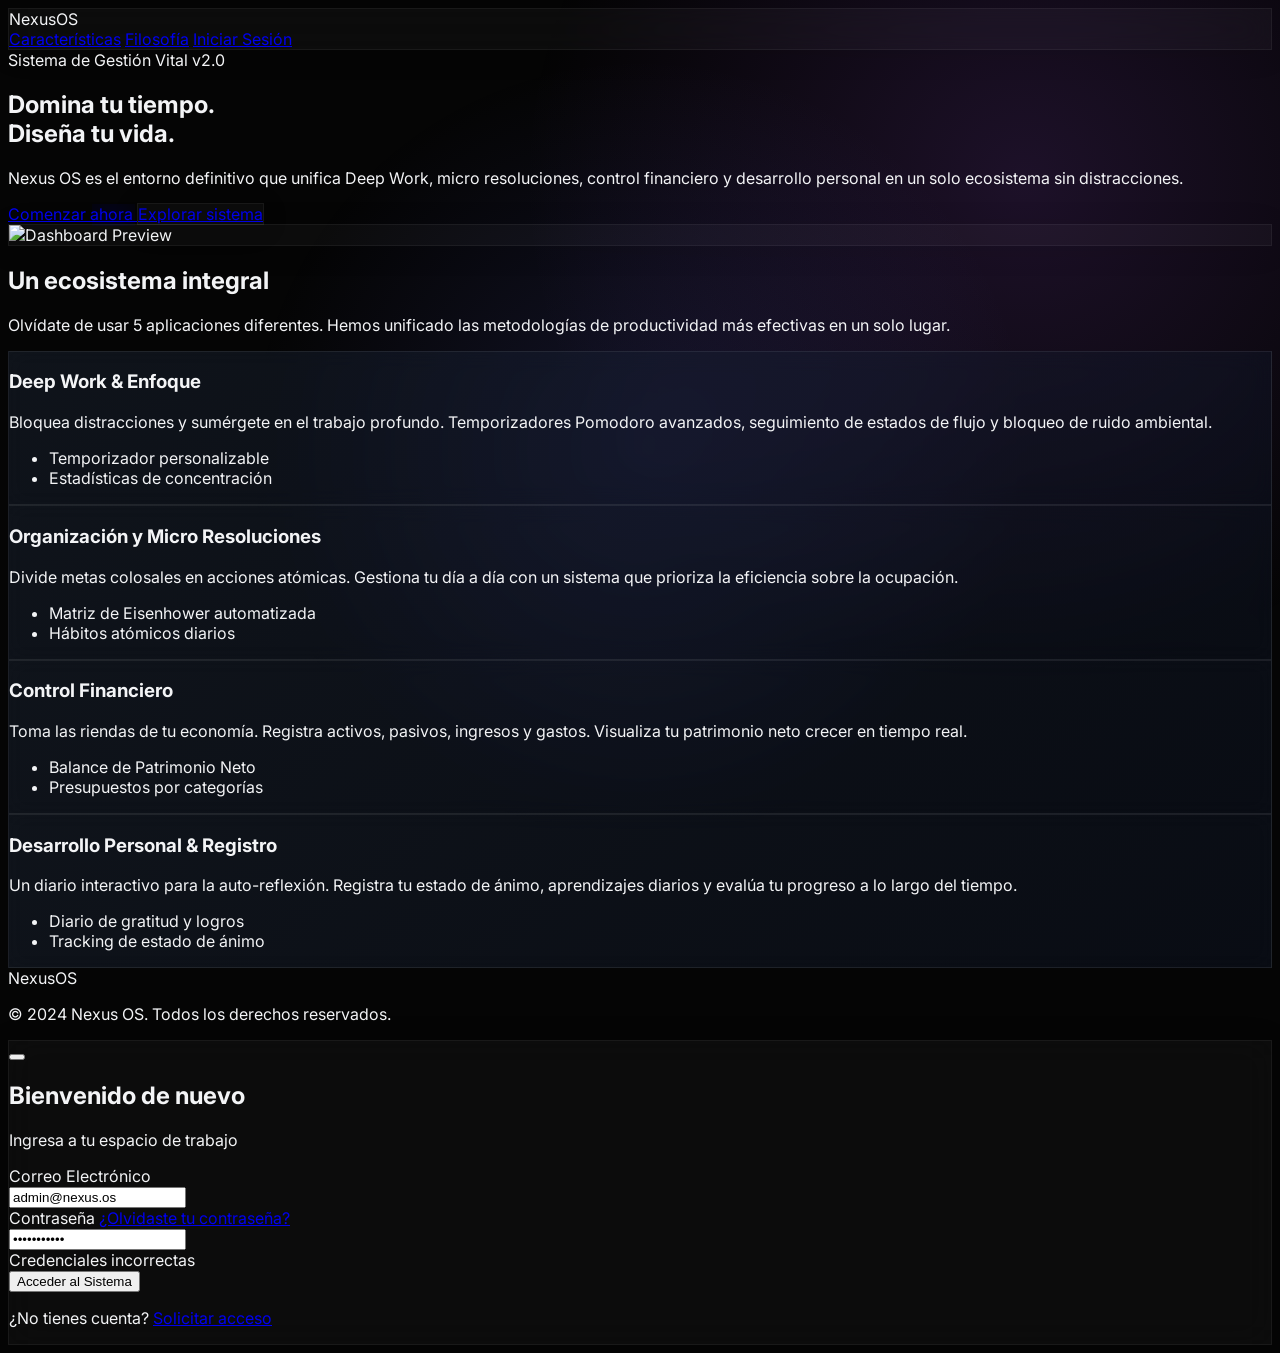
==== commit 2deea13b: "7th Commit v3 - Index" ====
--- a/index.html
+++ b/index.html
@@ -169,8 +169,68 @@
             </div>
         </footer>
     </div>
-
+    <!-- ========================================== -->
+    <!-- LOGIN MODAL -->
+    <!-- ========================================== -->
+    <div id="login-modal" class="fixed inset-0 z-50 flex items-center justify-center opacity-0 pointer-events-none transition-opacity duration-300">
+        <!-- Backdrop -->
+        <div class="absolute inset-0 bg-black/70 backdrop-blur-md" onclick="closeLoginModal()"></div>
+        
+        <!-- Modal Content -->
+        <div class="relative w-full max-w-md p-8 m-4 rounded-3xl glass border border-white/10 shadow-2xl transform scale-95 transition-transform duration-300" id="login-card">
+            
+            <button onclick="closeLoginModal()" class="absolute top-4 right-4 text-gray-400 hover:text-white p-2 rounded-full hover:bg-white/10 transition-colors">
+                <i class="ph ph-x text-xl"></i>
+            </button>
+
+            <div class="text-center mb-8">
+                <div class="w-12 h-12 mx-auto rounded-xl bg-gradient-to-br from-indigo-500 to-purple-600 flex items-center justify-center mb-4 shadow-lg shadow-indigo-500/30">
+                    <i class="ph-bold ph-infinity text-white text-2xl"></i>
+                </div>
+                <h2 class="text-2xl font-bold text-white">Bienvenido de nuevo</h2>
+                <p class="text-gray-400 text-sm mt-2">Ingresa a tu espacio de trabajo</p>
+            </div>
+
+            <form id="login-form" onsubmit="handleLogin(event)" class="space-y-5">
+                <div>
+                    <label class="block text-sm font-medium text-gray-300 mb-1.5">Correo Electrónico</label>
+                    <div class="relative">
+                        <div class="absolute inset-y-0 left-0 pl-3 flex items-center pointer-events-none">
+                            <i class="ph ph-envelope-simple text-gray-500"></i>
+                        </div>
+                        <input type="email" required value="admin@nexus.os" class="w-full pl-10 pr-4 py-3 bg-white/5 border border-white/10 rounded-xl focus:ring-2 focus:ring-indigo-500 focus:border-transparent text-white placeholder-gray-500 outline-none transition-all" placeholder="tu@email.com">
+                    </div>
+                </div>
+                <div>
+                    <div class="flex justify-between items-center mb-1.5">
+                        <label class="block text-sm font-medium text-gray-300">Contraseña</label>
+                        <a href="#" class="text-xs text-indigo-400 hover:text-indigo-300">¿Olvidaste tu contraseña?</a>
+                    </div>
+                    <div class="relative">
+                        <div class="absolute inset-y-0 left-0 pl-3 flex items-center pointer-events-none">
+                            <i class="ph ph-lock-key text-gray-500"></i>
+                        </div>
+                        <input type="password" required value="password123" class="w-full pl-10 pr-4 py-3 bg-white/5 border border-white/10 rounded-xl focus:ring-2 focus:ring-indigo-500 focus:border-transparent text-white placeholder-gray-500 outline-none transition-all" placeholder="••••••••">
+                    </div>
+                </div>
+                
+                <div id="login-error" class="hidden text-red-400 text-sm text-center bg-red-500/10 py-2 rounded-lg border border-red-500/20">
+                    Credenciales incorrectas
+                </div>
+
+                <button type="submit" id="login-btn" class="w-full py-3.5 rounded-xl bg-gradient-to-r from-indigo-500 to-purple-600 text-white font-bold hover:shadow-lg hover:shadow-indigo-500/30 transition-all flex items-center justify-center gap-2">
+                    <span>Acceder al Sistema</span>
+                    <i class="ph-bold ph-sign-in"></i>
+                </button>
+            </form>
+            
+            <p class="text-center text-sm text-gray-500 mt-6">
+                ¿No tienes cuenta? <a href="#" class="text-white hover:underline">Solicitar acceso</a>
+            </p>
+        </div>
+    </div>
     <!-- Script Principal Landing -->
     <script src="src/js/main.js"></script>
+    <script src="src/js/auth.js"></script>
 </body>
 </html>
